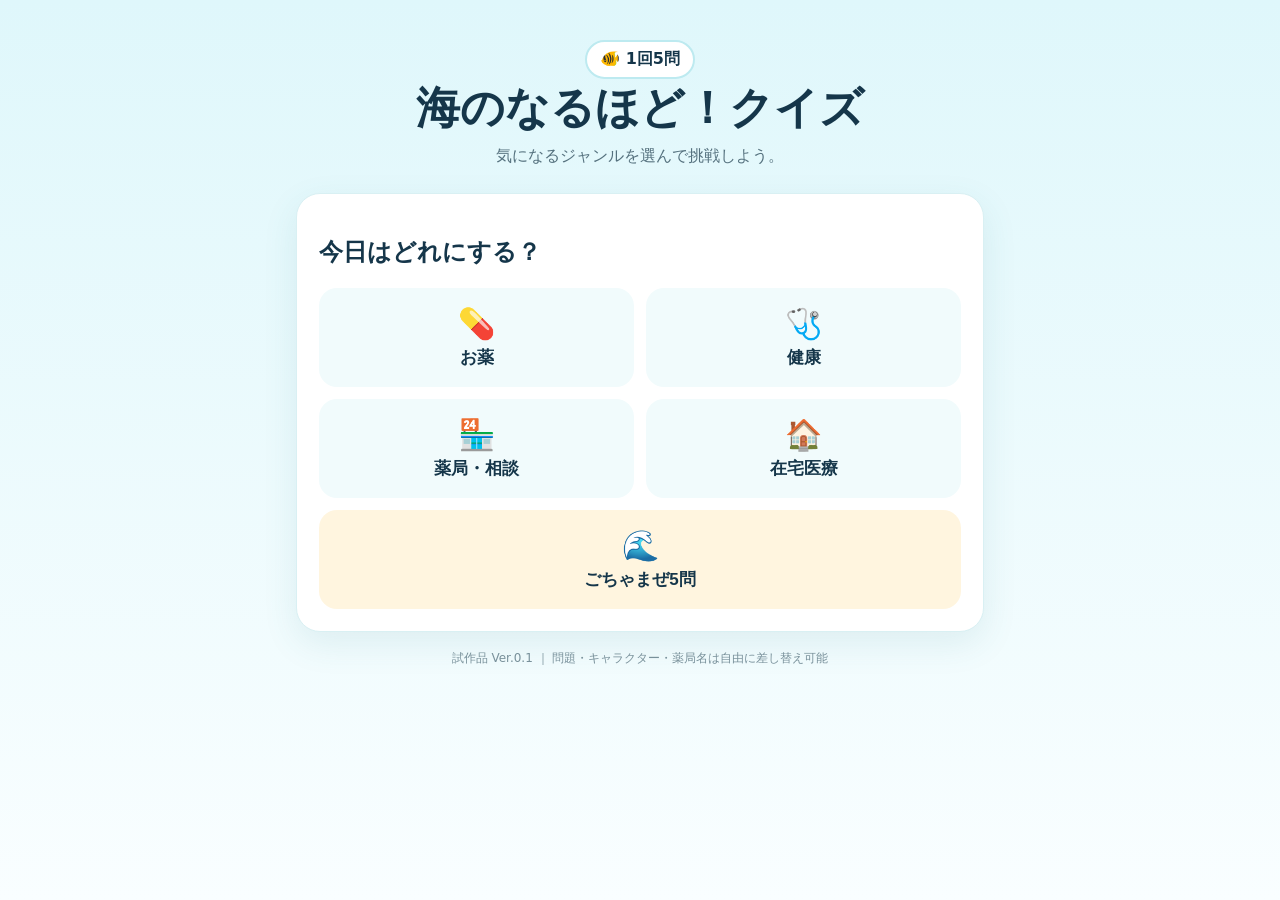
==== index.html @ 0540d330 "Add files via upload" ====
<!doctype html>
<html lang="ja">
<head>
<meta charset="utf-8" />
<meta name="viewport" content="width=device-width, initial-scale=1" />
<title>海のなるほど！クイズ</title>
<style>
:root{--ink:#15364a;--sea:#e8f8fb;--card:#fff;--accent:#12a8b4;--accent2:#ffb84d;--ok:#2e9d68;--ng:#d85b66}
*{box-sizing:border-box} body{margin:0;font-family:system-ui,-apple-system,"Noto Sans JP",sans-serif;color:var(--ink);background:linear-gradient(#dff7fb,#f9feff);min-height:100vh}
.wrap{max-width:720px;margin:auto;padding:22px 16px 48px}.hero{text-align:center;padding:18px 10px}.hero h1{margin:0;font-size:clamp(28px,7vw,44px)}.hero p{margin:8px 0;color:#55717e}.bubble{display:inline-block;background:#fff;border:2px solid #bdeaf0;border-radius:999px;padding:7px 13px;font-weight:700}
.card{background:var(--card);border-radius:24px;padding:22px;box-shadow:0 12px 35px #397e8a1c;border:1px solid #d9f0f3}.hidden{display:none!important}
.categories{display:grid;grid-template-columns:repeat(2,1fr);gap:12px;margin-top:18px}.cat{border:0;border-radius:18px;padding:18px 10px;background:#f1fbfc;color:var(--ink);font-size:17px;font-weight:800;cursor:pointer}.cat:hover{transform:translateY(-1px);background:#e4f8fa}.cat span{display:block;font-size:30px;margin-bottom:5px}.cat.all{grid-column:1/-1;background:#fff5df}
.topline{display:flex;justify-content:space-between;align-items:center;gap:10px;margin-bottom:16px}.progress{height:10px;background:#e8f0f2;border-radius:99px;overflow:hidden;margin-bottom:20px}.bar{height:100%;width:0;background:var(--accent);transition:.25s}.q{font-size:22px;font-weight:900;line-height:1.5;margin:4px 0 18px}.choices{display:grid;gap:11px}.choice{width:100%;text-align:left;border:2px solid #dcebed;background:#fff;border-radius:16px;padding:15px;font-size:16px;font-weight:700;color:var(--ink);cursor:pointer}.choice:hover{border-color:#9edce3}.choice.correct{border-color:var(--ok);background:#edf9f3}.choice.wrong{border-color:var(--ng);background:#fff0f2}.choice:disabled{cursor:default}.feedback{margin-top:17px;padding:15px;border-radius:16px;background:#f4fafb;line-height:1.65}.feedback strong{font-size:18px}.next,.primary{border:0;border-radius:999px;padding:13px 22px;background:var(--accent);color:white;font-size:16px;font-weight:900;cursor:pointer}.next{display:block;margin:17px 0 0 auto}.result{text-align:center}.score{font-size:56px;font-weight:1000;color:var(--accent);margin:8px 0}.result h2{font-size:28px}.actions{display:flex;gap:10px;justify-content:center;flex-wrap:wrap}.secondary{border:2px solid #cce8ec;background:white;color:var(--ink);border-radius:999px;padding:11px 18px;font-weight:800;cursor:pointer}.tiny{text-align:center;color:#78909a;font-size:12px;margin-top:18px}@media(max-width:480px){.card{padding:18px}.q{font-size:19px}.categories{grid-template-columns:1fr 1fr}.cat{font-size:15px}}
</style>
</head>
<body>
<div class="wrap">
  <header class="hero">
    <div class="bubble">🐠 1回5問</div>
    <h1>海のなるほど！クイズ</h1>
    <p>気になるジャンルを選んで挑戦しよう。</p>
  </header>

  <section id="start" class="card">
    <h2>今日はどれにする？</h2>
    <div class="categories">
      <button class="cat" data-cat="お薬"><span>💊</span>お薬</button>
      <button class="cat" data-cat="健康"><span>🩺</span>健康</button>
      <button class="cat" data-cat="薬局"><span>🏪</span>薬局・相談</button>
      <button class="cat" data-cat="在宅"><span>🏠</span>在宅医療</button>
      <button class="cat all" data-cat="全部"><span>🌊</span>ごちゃまぜ5問</button>
    </div>
  </section>

  <section id="quiz" class="card hidden">
    <div class="topline"><b id="categoryLabel"></b><b id="counter"></b></div>
    <div class="progress"><div id="bar" class="bar"></div></div>
    <div id="question" class="q"></div>
    <div id="choices" class="choices"></div>
    <div id="feedback" class="feedback hidden"></div>
    <button id="next" class="next hidden">次の問題へ →</button>
  </section>

  <section id="result" class="card result hidden">
    <div style="font-size:50px">🏆</div>
    <h2>結果発表！</h2>
    <div id="score" class="score"></div>
    <p id="message"></p>
    <div class="actions">
      <button id="retry" class="primary">もう一回！</button>
      <button id="home" class="secondary">ジャンルを選び直す</button>
    </div>
  </section>
  <div class="tiny">試作品 Ver.0.1 ｜ 問題・キャラクター・薬局名は自由に差し替え可能</div>
</div>
<script>
const questions=[
 {cat:'お薬',q:'薬を飲み忘れたことに気づいたとき、基本的に避けたい行動はどれ？',c:['自己判断で2回分をまとめて飲む','薬の説明書を確認する','薬剤師に相談する','次に飲む時間との間隔を確認する'],a:0,e:'薬によって対応は異なります。自己判断で2回分をまとめて飲むと、作用や副作用が強く出ることがあります。'},
 {cat:'お薬',q:'処方された薬について「いつまで飲むの？」と疑問があるとき、相談先として適切なのは？',c:['薬剤師や処方した医療機関','とりあえずSNSだけで決める','家族の薬と交換する','自分の判断だけで中止する'],a:0,e:'薬の目的や服用期間は薬ごと・患者さんごとに異なります。薬剤師や処方した医療機関へ確認しましょう。'},
 {cat:'健康',q:'家庭で血圧を測るとき、測定直前の行動として避けた方がよいものは？',c:['少し座って安静にする','測定直前に激しく運動する','同じような条件で測る','記録を残す'],a:1,e:'運動直後などは血圧が普段と異なることがあります。落ち着いた状態で測ると日々の比較がしやすくなります。'},
 {cat:'健康',q:'保湿剤を使う目的として最も近いものは？',c:['皮膚のバリア機能を保つのを助ける','必ず体温を下げる','血圧を直接下げる','すべてのかゆみを一度で治す'],a:0,e:'保湿は皮膚の水分を保ったり、水分が逃げにくくしたりして、皮膚のバリア機能を支えます。'},
 {cat:'薬局',q:'薬局で薬剤師に相談してよい内容はどれ？',c:['薬の飲み方だけ','副作用だけ','飲み忘れだけ','薬の飲み方・副作用・飲み忘れなど'],a:3,e:'薬局では服用方法、副作用、飲み忘れ、飲み合わせなど、薬に関するさまざまな相談ができます。'},
 {cat:'薬局',q:'市販薬と処方薬を一緒に使いたいとき、確認するとよいことは？',c:['飲み合わせ','パッケージの色だけ','値段だけ','錠剤の形だけ'],a:0,e:'同じような成分が重なったり、組み合わせに注意が必要だったりする場合があります。使用中の薬を薬剤師に伝えると確認できます。'},
 {cat:'在宅',q:'在宅医療で薬剤師が行う支援として考えられるものは？',c:['薬の管理や服薬状況の確認','家のリフォーム工事','テレビの修理','電気料金の契約変更'],a:0,e:'在宅では、薬の管理、服薬状況、副作用や残薬などを確認し、必要に応じて医師などと情報共有します。'},
 {cat:'在宅',q:'家に飲み残しの薬が増えてきた場合、まず相談できる相手は？',c:['薬剤師','誰にも言わず全部捨てる','他の人に渡す','全部まとめて飲む'],a:0,e:'残薬には飲み忘れや飲みにくさなどの理由が隠れていることがあります。薬剤師に相談すると整理や服薬方法の検討につながります。'}
];
let selected=[],idx=0,score=0,currentCat='全部';
const $=id=>document.getElementById(id);
function shuffle(a){return [...a].sort(()=>Math.random()-.5)}
function start(cat){currentCat=cat;let pool=cat==='全部'?questions:questions.filter(x=>x.cat===cat);selected=shuffle(pool).slice(0,Math.min(5,pool.length));idx=0;score=0;$('start').classList.add('hidden');$('result').classList.add('hidden');$('quiz').classList.remove('hidden');render()}
function render(){let x=selected[idx];$('categoryLabel').textContent='🌊 '+(currentCat==='全部'?'ごちゃまぜ':currentCat);$('counter').textContent=`${idx+1} / ${selected.length}`;$('bar').style.width=`${(idx/selected.length)*100}%`;$('question').textContent=x.q;$('feedback').classList.add('hidden');$('next').classList.add('hidden');$('choices').innerHTML='';x.c.forEach((t,i)=>{let b=document.createElement('button');b.className='choice';b.textContent=t;b.onclick=()=>answer(i,b);$('choices').appendChild(b)})}
function answer(i,b){let x=selected[idx];document.querySelectorAll('.choice').forEach((el,j)=>{el.disabled=true;if(j===x.a)el.classList.add('correct')});if(i===x.a){score++;$('feedback').innerHTML='<strong>⭕ 正解！</strong><br>'+x.e}else{b.classList.add('wrong');$('feedback').innerHTML='<strong>🐟 惜しい！</strong><br>'+x.e}$('feedback').classList.remove('hidden');$('next').classList.remove('hidden');$('bar').style.width=`${((idx+1)/selected.length)*100}%`}
$('next').onclick=()=>{idx++;if(idx<selected.length)render();else finish()};
function finish(){$('quiz').classList.add('hidden');$('result').classList.remove('hidden');$('score').textContent=`${score} / ${selected.length}`;let r=score/selected.length;$('message').textContent=r===1?'全問正解！海のクイズ王だ！':r>=.8?'あと一歩で全問正解！':r>=.6?'いい調子！解説も読んで知識を育てよう。':'ここから伸びる！もう一度挑戦してみよう。'}
document.querySelectorAll('.cat').forEach(b=>b.onclick=()=>start(b.dataset.cat));$('retry').onclick=()=>start(currentCat);$('home').onclick=()=>{$('result').classList.add('hidden');$('start').classList.remove('hidden')};
</script>
</body>
</html>
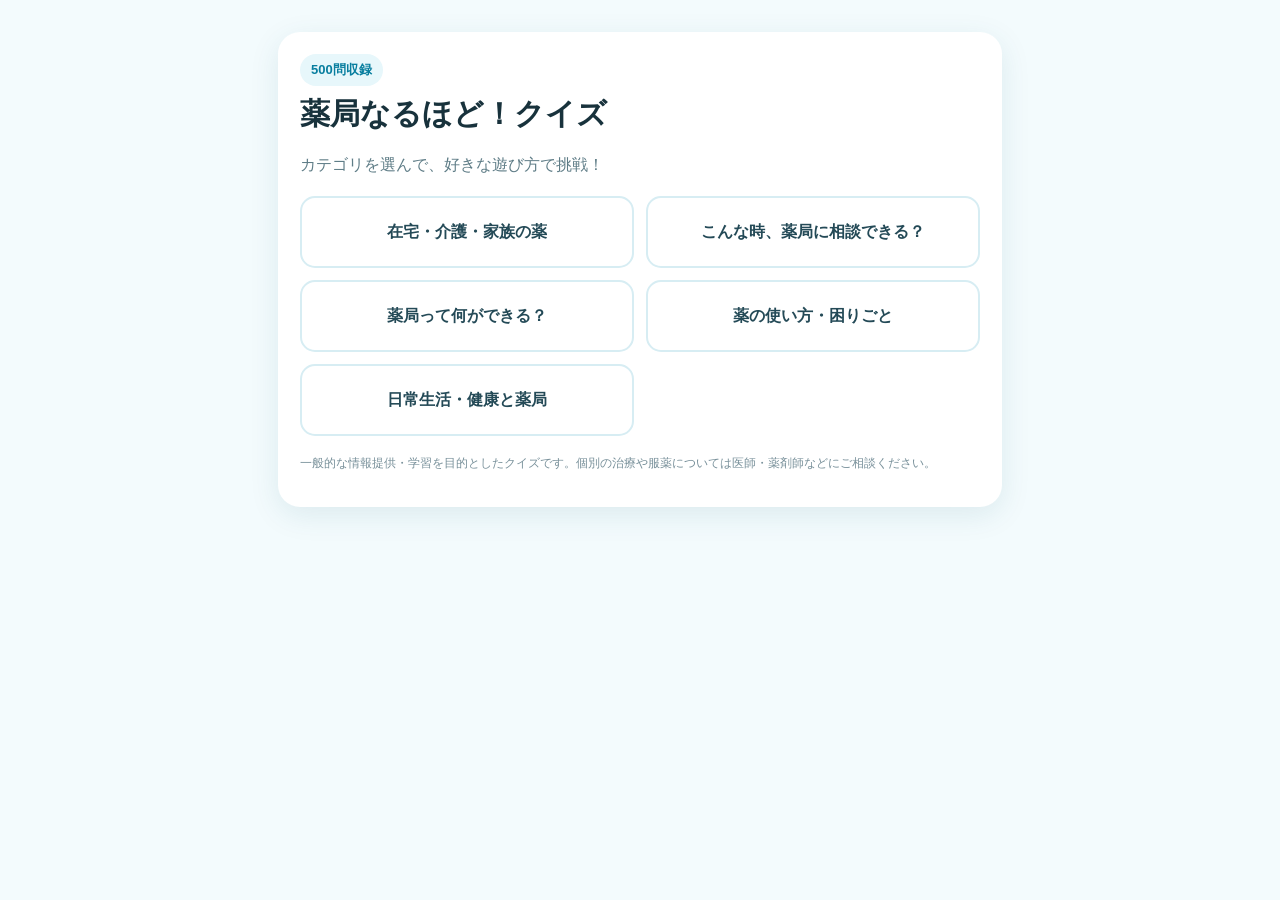
==== commit 674f6653: "Add files via upload" ====
--- a/index.html
+++ b/index.html
@@ -1,78 +1,6 @@
-<!doctype html>
-<html lang="ja">
-<head>
-<meta charset="utf-8" />
-<meta name="viewport" content="width=device-width, initial-scale=1" />
-<title>海のなるほど！クイズ</title>
-<style>
-:root{--ink:#15364a;--sea:#e8f8fb;--card:#fff;--accent:#12a8b4;--accent2:#ffb84d;--ok:#2e9d68;--ng:#d85b66}
-*{box-sizing:border-box} body{margin:0;font-family:system-ui,-apple-system,"Noto Sans JP",sans-serif;color:var(--ink);background:linear-gradient(#dff7fb,#f9feff);min-height:100vh}
-.wrap{max-width:720px;margin:auto;padding:22px 16px 48px}.hero{text-align:center;padding:18px 10px}.hero h1{margin:0;font-size:clamp(28px,7vw,44px)}.hero p{margin:8px 0;color:#55717e}.bubble{display:inline-block;background:#fff;border:2px solid #bdeaf0;border-radius:999px;padding:7px 13px;font-weight:700}
-.card{background:var(--card);border-radius:24px;padding:22px;box-shadow:0 12px 35px #397e8a1c;border:1px solid #d9f0f3}.hidden{display:none!important}
-.categories{display:grid;grid-template-columns:repeat(2,1fr);gap:12px;margin-top:18px}.cat{border:0;border-radius:18px;padding:18px 10px;background:#f1fbfc;color:var(--ink);font-size:17px;font-weight:800;cursor:pointer}.cat:hover{transform:translateY(-1px);background:#e4f8fa}.cat span{display:block;font-size:30px;margin-bottom:5px}.cat.all{grid-column:1/-1;background:#fff5df}
-.topline{display:flex;justify-content:space-between;align-items:center;gap:10px;margin-bottom:16px}.progress{height:10px;background:#e8f0f2;border-radius:99px;overflow:hidden;margin-bottom:20px}.bar{height:100%;width:0;background:var(--accent);transition:.25s}.q{font-size:22px;font-weight:900;line-height:1.5;margin:4px 0 18px}.choices{display:grid;gap:11px}.choice{width:100%;text-align:left;border:2px solid #dcebed;background:#fff;border-radius:16px;padding:15px;font-size:16px;font-weight:700;color:var(--ink);cursor:pointer}.choice:hover{border-color:#9edce3}.choice.correct{border-color:var(--ok);background:#edf9f3}.choice.wrong{border-color:var(--ng);background:#fff0f2}.choice:disabled{cursor:default}.feedback{margin-top:17px;padding:15px;border-radius:16px;background:#f4fafb;line-height:1.65}.feedback strong{font-size:18px}.next,.primary{border:0;border-radius:999px;padding:13px 22px;background:var(--accent);color:white;font-size:16px;font-weight:900;cursor:pointer}.next{display:block;margin:17px 0 0 auto}.result{text-align:center}.score{font-size:56px;font-weight:1000;color:var(--accent);margin:8px 0}.result h2{font-size:28px}.actions{display:flex;gap:10px;justify-content:center;flex-wrap:wrap}.secondary{border:2px solid #cce8ec;background:white;color:var(--ink);border-radius:999px;padding:11px 18px;font-weight:800;cursor:pointer}.tiny{text-align:center;color:#78909a;font-size:12px;margin-top:18px}@media(max-width:480px){.card{padding:18px}.q{font-size:19px}.categories{grid-template-columns:1fr 1fr}.cat{font-size:15px}}
-</style>
-</head>
-<body>
-<div class="wrap">
-  <header class="hero">
-    <div class="bubble">🐠 1回5問</div>
-    <h1>海のなるほど！クイズ</h1>
-    <p>気になるジャンルを選んで挑戦しよう。</p>
-  </header>
-
-  <section id="start" class="card">
-    <h2>今日はどれにする？</h2>
-    <div class="categories">
-      <button class="cat" data-cat="お薬"><span>💊</span>お薬</button>
-      <button class="cat" data-cat="健康"><span>🩺</span>健康</button>
-      <button class="cat" data-cat="薬局"><span>🏪</span>薬局・相談</button>
-      <button class="cat" data-cat="在宅"><span>🏠</span>在宅医療</button>
-      <button class="cat all" data-cat="全部"><span>🌊</span>ごちゃまぜ5問</button>
-    </div>
-  </section>
-
-  <section id="quiz" class="card hidden">
-    <div class="topline"><b id="categoryLabel"></b><b id="counter"></b></div>
-    <div class="progress"><div id="bar" class="bar"></div></div>
-    <div id="question" class="q"></div>
-    <div id="choices" class="choices"></div>
-    <div id="feedback" class="feedback hidden"></div>
-    <button id="next" class="next hidden">次の問題へ →</button>
-  </section>
-
-  <section id="result" class="card result hidden">
-    <div style="font-size:50px">🏆</div>
-    <h2>結果発表！</h2>
-    <div id="score" class="score"></div>
-    <p id="message"></p>
-    <div class="actions">
-      <button id="retry" class="primary">もう一回！</button>
-      <button id="home" class="secondary">ジャンルを選び直す</button>
-    </div>
-  </section>
-  <div class="tiny">試作品 Ver.0.1 ｜ 問題・キャラクター・薬局名は自由に差し替え可能</div>
-</div>
-<script>
-const questions=[
- {cat:'お薬',q:'薬を飲み忘れたことに気づいたとき、基本的に避けたい行動はどれ？',c:['自己判断で2回分をまとめて飲む','薬の説明書を確認する','薬剤師に相談する','次に飲む時間との間隔を確認する'],a:0,e:'薬によって対応は異なります。自己判断で2回分をまとめて飲むと、作用や副作用が強く出ることがあります。'},
- {cat:'お薬',q:'処方された薬について「いつまで飲むの？」と疑問があるとき、相談先として適切なのは？',c:['薬剤師や処方した医療機関','とりあえずSNSだけで決める','家族の薬と交換する','自分の判断だけで中止する'],a:0,e:'薬の目的や服用期間は薬ごと・患者さんごとに異なります。薬剤師や処方した医療機関へ確認しましょう。'},
- {cat:'健康',q:'家庭で血圧を測るとき、測定直前の行動として避けた方がよいものは？',c:['少し座って安静にする','測定直前に激しく運動する','同じような条件で測る','記録を残す'],a:1,e:'運動直後などは血圧が普段と異なることがあります。落ち着いた状態で測ると日々の比較がしやすくなります。'},
- {cat:'健康',q:'保湿剤を使う目的として最も近いものは？',c:['皮膚のバリア機能を保つのを助ける','必ず体温を下げる','血圧を直接下げる','すべてのかゆみを一度で治す'],a:0,e:'保湿は皮膚の水分を保ったり、水分が逃げにくくしたりして、皮膚のバリア機能を支えます。'},
- {cat:'薬局',q:'薬局で薬剤師に相談してよい内容はどれ？',c:['薬の飲み方だけ','副作用だけ','飲み忘れだけ','薬の飲み方・副作用・飲み忘れなど'],a:3,e:'薬局では服用方法、副作用、飲み忘れ、飲み合わせなど、薬に関するさまざまな相談ができます。'},
- {cat:'薬局',q:'市販薬と処方薬を一緒に使いたいとき、確認するとよいことは？',c:['飲み合わせ','パッケージの色だけ','値段だけ','錠剤の形だけ'],a:0,e:'同じような成分が重なったり、組み合わせに注意が必要だったりする場合があります。使用中の薬を薬剤師に伝えると確認できます。'},
- {cat:'在宅',q:'在宅医療で薬剤師が行う支援として考えられるものは？',c:['薬の管理や服薬状況の確認','家のリフォーム工事','テレビの修理','電気料金の契約変更'],a:0,e:'在宅では、薬の管理、服薬状況、副作用や残薬などを確認し、必要に応じて医師などと情報共有します。'},
- {cat:'在宅',q:'家に飲み残しの薬が増えてきた場合、まず相談できる相手は？',c:['薬剤師','誰にも言わず全部捨てる','他の人に渡す','全部まとめて飲む'],a:0,e:'残薬には飲み忘れや飲みにくさなどの理由が隠れていることがあります。薬剤師に相談すると整理や服薬方法の検討につながります。'}
-];
-let selected=[],idx=0,score=0,currentCat='全部';
-const $=id=>document.getElementById(id);
-function shuffle(a){return [...a].sort(()=>Math.random()-.5)}
-function start(cat){currentCat=cat;let pool=cat==='全部'?questions:questions.filter(x=>x.cat===cat);selected=shuffle(pool).slice(0,Math.min(5,pool.length));idx=0;score=0;$('start').classList.add('hidden');$('result').classList.add('hidden');$('quiz').classList.remove('hidden');render()}
-function render(){let x=selected[idx];$('categoryLabel').textContent='🌊 '+(currentCat==='全部'?'ごちゃまぜ':currentCat);$('counter').textContent=`${idx+1} / ${selected.length}`;$('bar').style.width=`${(idx/selected.length)*100}%`;$('question').textContent=x.q;$('feedback').classList.add('hidden');$('next').classList.add('hidden');$('choices').innerHTML='';x.c.forEach((t,i)=>{let b=document.createElement('button');b.className='choice';b.textContent=t;b.onclick=()=>answer(i,b);$('choices').appendChild(b)})}
-function answer(i,b){let x=selected[idx];document.querySelectorAll('.choice').forEach((el,j)=>{el.disabled=true;if(j===x.a)el.classList.add('correct')});if(i===x.a){score++;$('feedback').innerHTML='<strong>⭕ 正解！</strong><br>'+x.e}else{b.classList.add('wrong');$('feedback').innerHTML='<strong>🐟 惜しい！</strong><br>'+x.e}$('feedback').classList.remove('hidden');$('next').classList.remove('hidden');$('bar').style.width=`${((idx+1)/selected.length)*100}%`}
-$('next').onclick=()=>{idx++;if(idx<selected.length)render();else finish()};
-function finish(){$('quiz').classList.add('hidden');$('result').classList.remove('hidden');$('score').textContent=`${score} / ${selected.length}`;let r=score/selected.length;$('message').textContent=r===1?'全問正解！海のクイズ王だ！':r>=.8?'あと一歩で全問正解！':r>=.6?'いい調子！解説も読んで知識を育てよう。':'ここから伸びる！もう一度挑戦してみよう。'}
-document.querySelectorAll('.cat').forEach(b=>b.onclick=()=>start(b.dataset.cat));$('retry').onclick=()=>start(currentCat);$('home').onclick=()=>{$('result').classList.add('hidden');$('start').classList.remove('hidden')};
-</script>
-</body>
-</html>
+<!doctype html><html lang="ja"><head><meta charset="utf-8"><meta name="viewport" content="width=device-width,initial-scale=1"><title>薬局なるほど！クイズ</title><link rel="stylesheet" href="style.css"></head><body><main class="shell">
+<section id="home" class="card"><span id="count" class="badge">読み込み中…</span><h1>薬局なるほど！クイズ</h1><p class="sub">カテゴリを選んで、好きな遊び方で挑戦！</p><div id="categories" class="grid"></div><p class="note">一般的な情報提供・学習を目的としたクイズです。個別の治療や服薬については医師・薬剤師などにご相談ください。</p></section>
+<section id="mode" class="card hidden"><span id="total" class="badge"></span><h1 id="modeCat"></h1><p class="sub">遊び方を選んでください。</p><div class="modeStack"><button class="btn bigmode" onclick="startRandom()">🎲 ランダム5問<br><small>毎回ちがう5問に挑戦</small></button><button class="btn bigmode secondary" onclick="startSeq(false)">📖 最初から順番に<br><small>1問目から全問制覇へ</small></button><button id="continueBtn" class="btn bigmode continue hidden" onclick="startSeq(true)">▶ 続きから</button></div><button class="textBtn" onclick="resetProgress()">順番モードの進捗をリセット</button><button class="textBtn" onclick="home()">← カテゴリ選択へ戻る</button></section>
+<section id="quiz" class="card hidden"><div class="meta"><span id="cat"></span><span id="theme"></span></div><span id="modeLabel" class="badge"></span><div class="progress"><div id="bar"></div></div><div id="num" class="sub"></div><h1 id="question"></h1><div id="choices"></div><div id="feedback" class="feedback hidden"></div><button id="next" class="btn hidden" onclick="next()">次の問題へ →</button><button class="textBtn" onclick="backMode()">← モード選択へ</button></section>
+<section id="result" class="card hidden"><span class="badge">結果発表</span><h1>おつかれさまでした！</h1><div id="finalScore" class="score"></div><p id="resultText" class="sub" style="text-align:center"></p><div class="modeStack"><button id="retry" class="btn" onclick="retry()">もう一度ランダム5問</button><button id="restart" class="btn hidden" onclick="restart()">最初からもう一周</button><button class="btn secondary" onclick="backMode()">遊び方を選び直す</button><button class="btn secondary" onclick="home()">カテゴリを選び直す</button></div></section>
+</main><script src="app.js"></script></body></html>
--- a/style.css
+++ b/style.css
@@ -0,0 +1 @@
+*{box-sizing:border-box}body{margin:0;font-family:-apple-system,BlinkMacSystemFont,"Hiragino Sans","Yu Gothic",sans-serif;background:#f3fbfd;color:#18323c}.shell{max-width:760px;margin:auto;min-height:100vh;padding:18px}.card{background:#fff;border-radius:22px;padding:22px;box-shadow:0 8px 30px rgba(20,90,110,.10);margin:14px 0}h1{font-size:30px;margin:8px 0}.sub{color:#5f7d87;line-height:1.7}.badge{display:inline-block;background:#e7f7fb;color:#087e9f;padding:7px 11px;border-radius:999px;font-weight:700;font-size:13px}.grid{display:grid;grid-template-columns:1fr 1fr;gap:12px;margin-top:18px}.btn,.choice{width:100%;border:0;border-radius:15px;padding:15px;font-size:16px;font-weight:700;cursor:pointer}.btn{background:#1287a8;color:#fff}.secondary{background:#edf7fa!important;color:#176c82!important}.category{background:#fff;border:2px solid #d7edf3;color:#244a57;min-height:72px}.choice{background:#f5fbfd;border:2px solid #d7edf3;color:#18323c;text-align:left;margin:8px 0}.choice.correct{background:#e8f8ed;border-color:#59a96a}.choice.wrong{background:#fff0f0;border-color:#d96b6b}.progress{height:9px;background:#e8f1f3;border-radius:99px;overflow:hidden;margin:14px 0}.progress>div{height:100%;background:#1591b2}.feedback{padding:15px;border-radius:14px;margin-top:14px;line-height:1.7}.ok{background:#edf9ef}.ng{background:#fff3f3}.meta{display:flex;justify-content:space-between;gap:8px;color:#68818a;font-size:13px}.hidden{display:none!important}.score{font-size:48px;font-weight:800;color:#1287a8;text-align:center;margin:16px 0}.note{font-size:12px;color:#78909a;line-height:1.6;margin-top:18px}.modeStack{display:grid;gap:12px;margin-top:18px}.bigmode{padding:18px;line-height:1.45;font-size:18px}.bigmode small{font-weight:500;font-size:13px;opacity:.85}.continue{background:#176f8a}.textBtn{display:block;width:100%;border:0;background:transparent;color:#5d7c86;padding:13px 8px;margin-top:6px;cursor:pointer;font-size:14px}@media(max-width:520px){.grid{grid-template-columns:1fr}.shell{padding:12px}.card{padding:18px}h1{font-size:26px}}
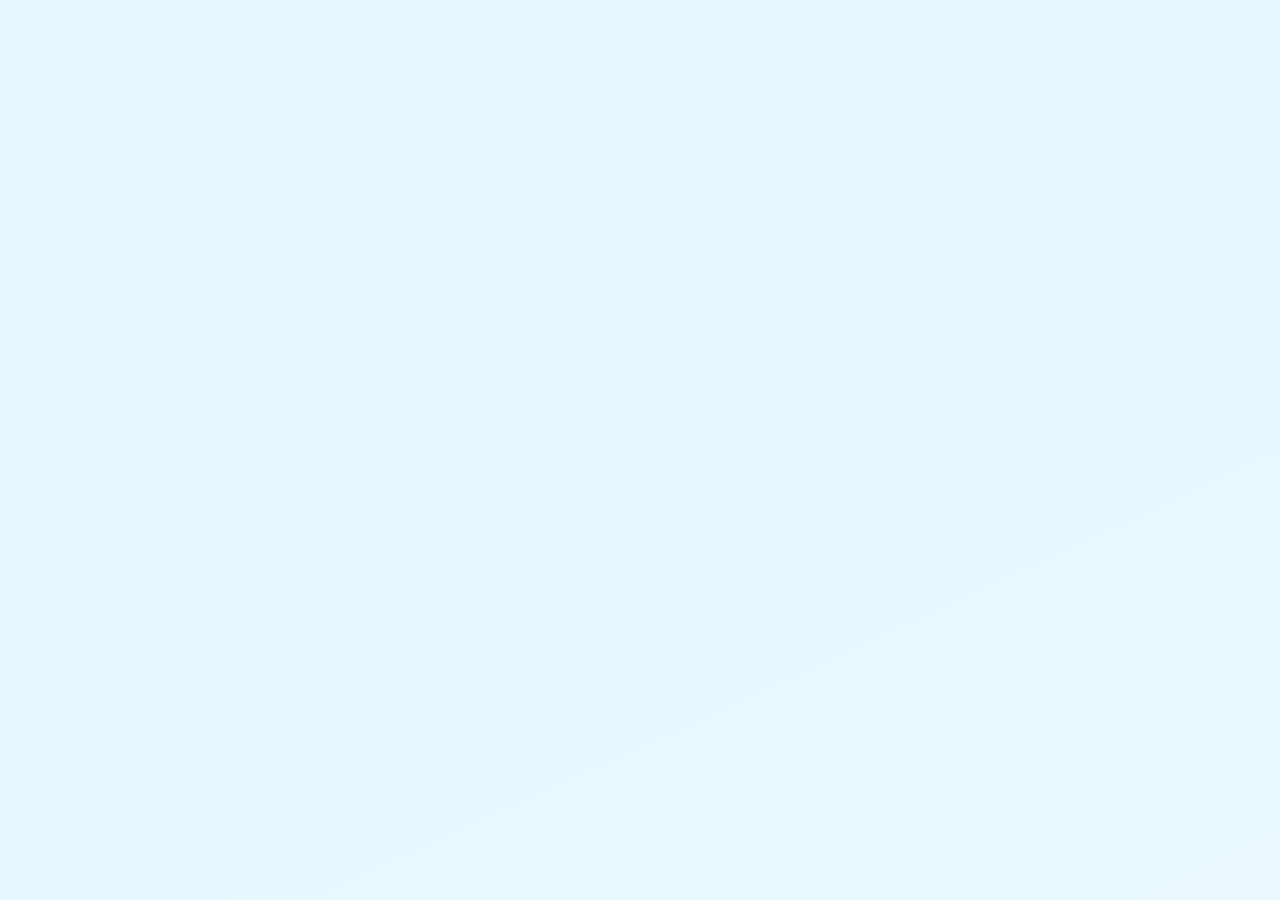
==== commit f96d9649: "Add files via upload" ====
--- a/index.html
+++ b/index.html
@@ -1,6 +1,13 @@
-<!doctype html><html lang="ja"><head><meta charset="utf-8"><meta name="viewport" content="width=device-width,initial-scale=1"><title>薬局なるほど！クイズ</title><link rel="stylesheet" href="style.css"></head><body><main class="shell">
-<section id="home" class="card"><span id="count" class="badge">読み込み中…</span><h1>薬局なるほど！クイズ</h1><p class="sub">カテゴリを選んで、好きな遊び方で挑戦！</p><div id="categories" class="grid"></div><p class="note">一般的な情報提供・学習を目的としたクイズです。個別の治療や服薬については医師・薬剤師などにご相談ください。</p></section>
-<section id="mode" class="card hidden"><span id="total" class="badge"></span><h1 id="modeCat"></h1><p class="sub">遊び方を選んでください。</p><div class="modeStack"><button class="btn bigmode" onclick="startRandom()">🎲 ランダム5問<br><small>毎回ちがう5問に挑戦</small></button><button class="btn bigmode secondary" onclick="startSeq(false)">📖 最初から順番に<br><small>1問目から全問制覇へ</small></button><button id="continueBtn" class="btn bigmode continue hidden" onclick="startSeq(true)">▶ 続きから</button></div><button class="textBtn" onclick="resetProgress()">順番モードの進捗をリセット</button><button class="textBtn" onclick="home()">← カテゴリ選択へ戻る</button></section>
-<section id="quiz" class="card hidden"><div class="meta"><span id="cat"></span><span id="theme"></span></div><span id="modeLabel" class="badge"></span><div class="progress"><div id="bar"></div></div><div id="num" class="sub"></div><h1 id="question"></h1><div id="choices"></div><div id="feedback" class="feedback hidden"></div><button id="next" class="btn hidden" onclick="next()">次の問題へ →</button><button class="textBtn" onclick="backMode()">← モード選択へ</button></section>
-<section id="result" class="card hidden"><span class="badge">結果発表</span><h1>おつかれさまでした！</h1><div id="finalScore" class="score"></div><p id="resultText" class="sub" style="text-align:center"></p><div class="modeStack"><button id="retry" class="btn" onclick="retry()">もう一度ランダム5問</button><button id="restart" class="btn hidden" onclick="restart()">最初からもう一周</button><button class="btn secondary" onclick="backMode()">遊び方を選び直す</button><button class="btn secondary" onclick="home()">カテゴリを選び直す</button></div></section>
-</main><script src="app.js"></script></body></html>+<!doctype html><html lang="ja"><head><meta charset="utf-8"><meta name="viewport" content="width=device-width,initial-scale=1"><title>MARINE QUIZ</title><style>*{box-sizing:border-box}body{margin:0;background:linear-gradient(155deg,#dff6ff,#edfaff);color:#173449;font-family:system-ui,'Noto Sans JP',sans-serif}.wrap{max-width:900px;margin:auto;padding:20px}.card{background:#ffffffed;border:1px solid #add9ec;border-radius:19px;padding:20px;margin:14px 0;box-shadow:0 5px 20px #0b668014}button{background:#1686c9;color:white;border:0;border-radius:12px;padding:12px 16px;margin:5px;cursor:pointer;font-weight:750}.muted{color:#547589;font-size:13px}.hero{max-width:100%;max-height:340px;object-fit:contain;display:block;margin:auto}.mini{width:90px;height:90px;object-fit:contain;float:right}.tiles{display:grid;grid-template-columns:repeat(auto-fit,minmax(190px,1fr));gap:12px}.tile{border:1px solid #9ad0e8;border-radius:13px;padding:14px;cursor:pointer;background:#f4fbff}.tile img{width:100%;height:140px;object-fit:contain}.choice{display:block;width:100%;text-align:left;background:#e7f5fc;color:#123;border:1px solid #a3d6ee}.choice:disabled{opacity:.75}.good{background:#258b6a;color:white}.wrong{background:#b55d5d;color:white}.nav{display:flex;gap:8px;flex-wrap:wrap}.nav>*{flex:1}.hidden{display:none}.pill{border-radius:30px;padding:5px 10px;background:#d7f1fc}.links a{display:inline-block;margin:5px;padding:8px 12px;border-radius:10px;background:#e5f5fa;color:#0670a7;text-decoration:none}.star{color:#dca21b;font-size:28px}.point{max-width:100px;max-height:100px;float:right}.feedbackImage{display:block;max-width:min(100%,420px);max-height:320px;object-fit:contain;margin:14px auto;border-radius:12px}h1,h2{color:#086b9e}.siteLogo{display:block;max-width:min(100%,720px);max-height:190px;object-fit:contain;margin:0 auto 12px}.wrap{position:relative;z-index:1}body{background-position:center;background-size:cover;background-attachment:fixed}body:before{content:'';position:fixed;inset:0;background:#e9f7ffb8;pointer-events:none}</style></head><body><main class="wrap"><div id="root"></div></main><script src="quiz-data.js"></script><script>
+const D=window.QUIZ_DATA,root=document.getElementById('root'),SAVE='marine_quiz_scores_v2',PROGRESS='marine_quiz_progress_v2';let selected=null,course=null,qs=[],pos=0,score=0,answered=false,usedPoints=[];const E=s=>String(s??'').replace(/[&<>"']/g,c=>({'&':'&amp;','<':'&lt;','>':'&gt;','"':'&quot;',"'":'&#39;'}[c]));const path=k=>D.assets[k]||'',pic=(k,cls='hero')=>path(k)?'<img class="'+cls+'" loading="lazy" src="'+E(path(k))+'">':'';function setBackground(key){let p=path(key);if(p){document.body.style.backgroundImage='url('+JSON.stringify(p)+')';return}document.body.style.backgroundImage='';if(!D.backgroundImage&&D.themeUrl){fetch(D.themeUrl).then(r=>r.ok?r.json():null).then(t=>{if(!t||selected?.backgroundImage)return;let bg=t.backgroundImage||t.background||t.bgImage||'';if(bg&&/^(https?:|data:image\/|\.\.?\/|[\w-])/.test(bg))document.body.style.backgroundImage='url('+JSON.stringify(bg)+')'}).catch(()=>{})}}function logo(){return pic(D.logoImage,'siteLogo')}function scores(){try{return JSON.parse(localStorage.getItem(SAVE)||'{}')}catch{return{}}}function putScores(x){localStorage.setItem(SAVE,JSON.stringify(x))}function menu(){selected=null;course=null;setBackground(D.backgroundImage);let s=scores();root.innerHTML='<div class="card">'+logo()+'<h1>'+E(D.title)+'</h1><p>キャラクターを選んで挑戦しよう！</p><label>並び替え <select id="sort"><option value="registered">登録順</option><option value="nameAsc">名前順 ↑</option><option value="nameDesc">名前順 ↓</option><option value="reached">到達順（プレイ済み優先）</option></select></label></div><div id="tiles" class="tiles"></div>';let sort=document.getElementById('sort');sort.value=localStorage.getItem('marine_quiz_sort')||'registered';function tiles(){let a=[...D.characters];if(sort.value==='nameAsc')a.sort((x,y)=>x.name.localeCompare(y.name,'ja'));if(sort.value==='nameDesc')a.sort((x,y)=>y.name.localeCompare(x.name,'ja'));if(sort.value==='reached')a.sort((x,y)=>Math.max(...y.courses.map(c=>s[c.id]?.last||0),0)-Math.max(...x.courses.map(c=>s[c.id]?.last||0),0));document.getElementById('tiles').innerHTML=a.map(c=>'<div class="tile" data-char="'+E(c.id)+'">'+pic(c.topImage,'hero')+'<h3>'+E(c.name)+'</h3><small>'+E(c.intro)+'</small></div>').join('');document.querySelectorAll('[data-char]').forEach(b=>b.onclick=()=>selectChar(b.dataset.char))}sort.onchange=()=>{localStorage.setItem('marine_quiz_sort',sort.value);tiles()};tiles()}
+function selectChar(id){selected=D.characters.find(c=>c.id===id);if(!selected)return;setBackground(selected.backgroundImage||D.backgroundImage);let s=scores();root.innerHTML='<div class="card"><button id="back">← キャラクター一覧</button><h1>'+E(selected.name)+'</h1>'+pic(selected.topImage)+'<p>'+E(selected.intro)+'</p></div><div class="tiles">'+selected.courses.map(c=>'<div class="tile" data-course="'+E(c.id)+'">'+pic(c.selectImage,'hero')+'<h3>'+E(c.title)+'</h3><p>'+E(c.scene||c.intro)+'</p><p class="muted">最高記録 '+(s[c.id]?.best===undefined?'未挑戦':s[c.id].best+'問正解')+'</p></div>').join('')+'</div>';document.getElementById('back').onclick=menu;document.querySelectorAll('[data-course]').forEach(b=>b.onclick=()=>selectCourse(b.dataset.course))}
+function selectCourse(id){course=selected.courses.find(c=>c.id===id);if(!course)return;setBackground(selected.backgroundImage||D.backgroundImage);root.innerHTML='<div class="card"><button id="back">← コース選択</button><h1>'+E(course.title)+'</h1>'+pic(course.selectImage)+'<p>'+E(course.scene||course.intro)+'</p><p>'+course.questions.length+'問登録</p><button id="start">挑戦する</button></div>';document.getElementById('back').onclick=()=>selectChar(selected.id);document.getElementById('start').onclick=start}
+function start(){qs=course.questions.slice(0,Math.min(D.count||5,course.questions.length));if(!qs.length){alert('問題がありません');return}pos=0;score=0;usedPoints=[];showQ()}
+function pointFor(q){if(q.image)return q.image;if(!course.pointImages.length)return '';let a=course.pointImages.filter(Boolean),n=a.filter(k=>!usedPoints.includes(k));if(!n.length){usedPoints=[];n=a}let key=n[Math.floor(Math.random()*n.length)];usedPoints.push(key);return key}
+function showQ(){if(pos>=qs.length){result();return}let q=qs[pos],im=pointFor(q);root.innerHTML='<div class="card"><div class="muted">'+E(selected.name)+' / '+E(course.title)+'　Q'+(pos+1)+' / '+qs.length+'　正解 '+score+'</div>'+pic(im,'point')+'<h2>'+E(q.question)+'</h2>'+q.options.map((o,i)=>'<button class="choice" data-answer="'+i+'">'+E(o)+'</button>').join('')+'<div id="feedback"></div></div>';document.querySelectorAll('[data-answer]').forEach(b=>b.onclick=()=>answer(+b.dataset.answer,q))}
+function answer(n,q){let ok=n===Number(q.answer);if(ok)score++;document.querySelectorAll('[data-answer]').forEach(b=>{b.disabled=true;if(+b.dataset.answer===Number(q.answer))b.classList.add('good');else if(+b.dataset.answer===n)b.classList.add('wrong')});document.getElementById('feedback').innerHTML='<h3>'+(ok?'正解！':'残念！')+'</h3><p>'+E(q.explanation)+'</p>'+pic((ok?q.correctImage:q.incorrectImage)||(ok?course.correctImage:course.incorrectImage)||(ok?D.defaultCorrectImage:D.defaultIncorrectImage),'feedbackImage')+'<button id="next">'+(pos===qs.length-1?'結果を見る':'次の問題')+'</button>';document.getElementById('next').onclick=()=>{pos++;showQ()}}
+ function links(qs){
+ const parse=(field)=>[...new Map(qs.flatMap(q=>String(q[field]||'').split(/[,、\n]/).map(v=>v.trim()).filter(Boolean)).map(raw=>{let [id,...rest]=raw.split('|');return [id.trim(),{id:id.trim(),label:rest.join('|').trim()||id.trim()}]})).values()];
+ const render=(items,base)=>items.map(item=>{let id=item.id,label=item.label,url='';if(/^https?:\/\//i.test(id))url=id;else if(base){try{let u=new URL(base,location.href);u.searchParams.set('open',id);url=u.href}catch{}}return url?'<a target="_blank" rel="noopener noreferrer" href="'+E(url)+'">'+E(label)+'</a>':'<span class="pill" title="公開URL未設定">'+E(label)+'</span>'}).join('');
+ let terms=parse('terms'),cols=parse('columns');return (terms.length?'<h3>気になる用語</h3><div class="links">'+render(terms,D.glossaryUrl)+'</div>':'')+(cols.length?'<h3>関連コラム</h3><div class="links">'+render(cols,D.columnUrl)+'</div>':'');
+ }function result(){let tier=score===qs.length?2:score>=Math.ceil(qs.length*.6)?1:0,key=course.endImages[tier],s=scores(),old=s[course.id]||{},best=Math.max(old.best||0,score);s[course.id]={best,last:Date.now(),total:qs.length};putScores(s);root.innerHTML='<div class="card"><h1>結果発表！</h1><div class="star">'+('★'.repeat(tier+1)+'☆'.repeat(2-tier))+'</div><h2>'+score+' / '+qs.length+'問正解</h2>'+pic(key)+'<h2>'+E(course.endTexts[tier])+'</h2><p class="muted">ベスト '+best+'問</p><div class="nav"><button id="retry">もう一度</button><button id="choose">コース選択へ</button></div></div><div class="card"><h2>もっと知りたい？</h2>'+links(qs)+'</div>';document.getElementById('retry').onclick=start;document.getElementById('choose').onclick=()=>selectChar(selected.id)}menu();</script></body></html>
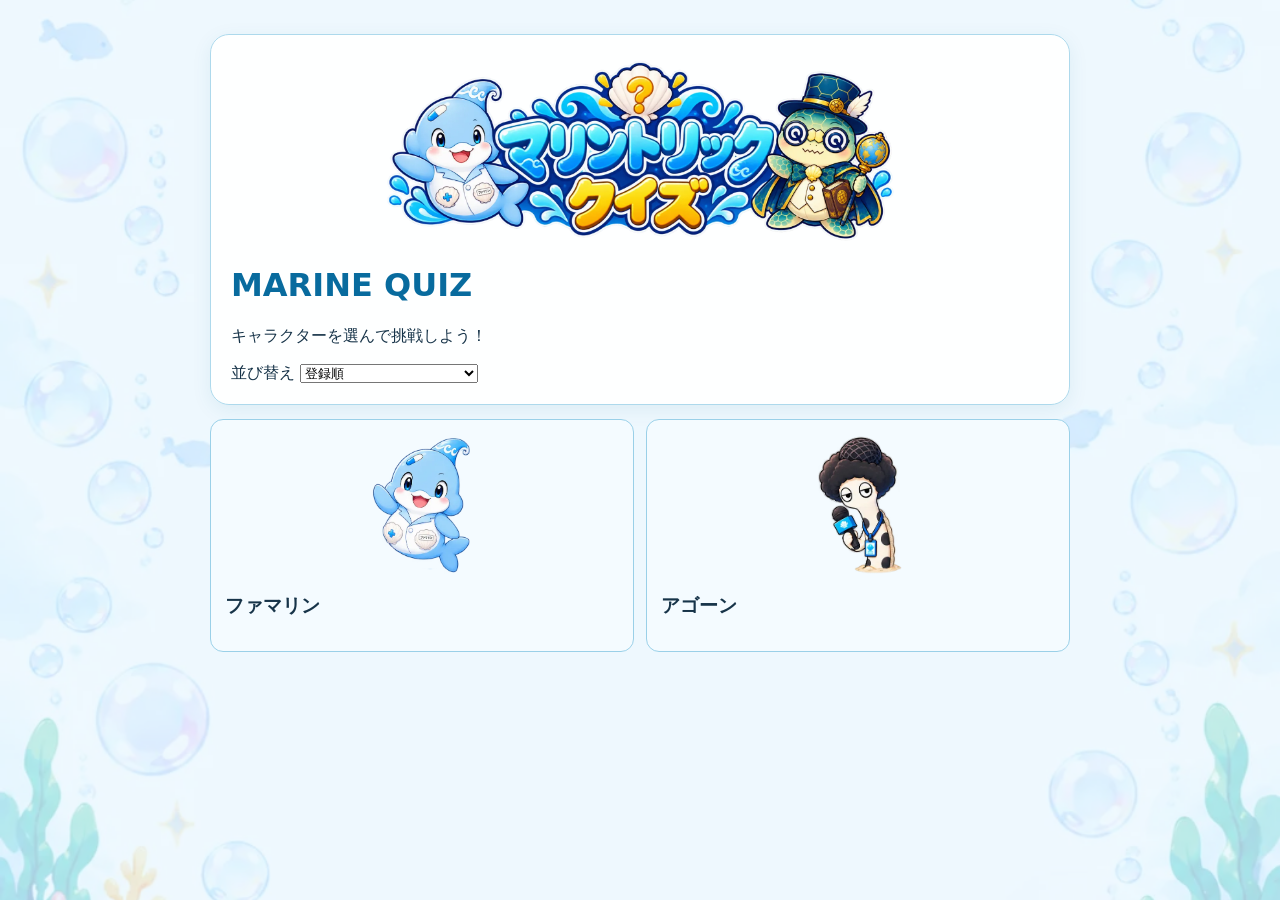
==== commit e121b336: "Add files via upload" ====
--- a/index.html
+++ b/index.html
@@ -1,7 +1,7 @@
 <!doctype html><html lang="ja"><head><meta charset="utf-8"><meta name="viewport" content="width=device-width,initial-scale=1"><title>MARINE QUIZ</title><style>*{box-sizing:border-box}body{margin:0;background:linear-gradient(155deg,#dff6ff,#edfaff);color:#173449;font-family:system-ui,'Noto Sans JP',sans-serif}.wrap{max-width:900px;margin:auto;padding:20px}.card{background:#ffffffed;border:1px solid #add9ec;border-radius:19px;padding:20px;margin:14px 0;box-shadow:0 5px 20px #0b668014}button{background:#1686c9;color:white;border:0;border-radius:12px;padding:12px 16px;margin:5px;cursor:pointer;font-weight:750}.muted{color:#547589;font-size:13px}.hero{max-width:100%;max-height:340px;object-fit:contain;display:block;margin:auto}.mini{width:90px;height:90px;object-fit:contain;float:right}.tiles{display:grid;grid-template-columns:repeat(auto-fit,minmax(190px,1fr));gap:12px}.tile{border:1px solid #9ad0e8;border-radius:13px;padding:14px;cursor:pointer;background:#f4fbff}.tile img{width:100%;height:140px;object-fit:contain}.choice{display:block;width:100%;text-align:left;background:#e7f5fc;color:#123;border:1px solid #a3d6ee}.choice:disabled{opacity:.75}.good{background:#258b6a;color:white}.wrong{background:#b55d5d;color:white}.nav{display:flex;gap:8px;flex-wrap:wrap}.nav>*{flex:1}.hidden{display:none}.pill{border-radius:30px;padding:5px 10px;background:#d7f1fc}.links a{display:inline-block;margin:5px;padding:8px 12px;border-radius:10px;background:#e5f5fa;color:#0670a7;text-decoration:none}.star{color:#dca21b;font-size:28px}.point{max-width:100px;max-height:100px;float:right}.feedbackImage{display:block;max-width:min(100%,420px);max-height:320px;object-fit:contain;margin:14px auto;border-radius:12px}h1,h2{color:#086b9e}.siteLogo{display:block;max-width:min(100%,720px);max-height:190px;object-fit:contain;margin:0 auto 12px}.wrap{position:relative;z-index:1}body{background-position:center;background-size:cover;background-attachment:fixed}body:before{content:'';position:fixed;inset:0;background:#e9f7ffb8;pointer-events:none}</style></head><body><main class="wrap"><div id="root"></div></main><script src="quiz-data.js"></script><script>
 const D=window.QUIZ_DATA,root=document.getElementById('root'),SAVE='marine_quiz_scores_v2',PROGRESS='marine_quiz_progress_v2';let selected=null,course=null,qs=[],pos=0,score=0,answered=false,usedPoints=[];const E=s=>String(s??'').replace(/[&<>"']/g,c=>({'&':'&amp;','<':'&lt;','>':'&gt;','"':'&quot;',"'":'&#39;'}[c]));const path=k=>D.assets[k]||'',pic=(k,cls='hero')=>path(k)?'<img class="'+cls+'" loading="lazy" src="'+E(path(k))+'">':'';function setBackground(key){let p=path(key);if(p){document.body.style.backgroundImage='url('+JSON.stringify(p)+')';return}document.body.style.backgroundImage='';if(!D.backgroundImage&&D.themeUrl){fetch(D.themeUrl).then(r=>r.ok?r.json():null).then(t=>{if(!t||selected?.backgroundImage)return;let bg=t.backgroundImage||t.background||t.bgImage||'';if(bg&&/^(https?:|data:image\/|\.\.?\/|[\w-])/.test(bg))document.body.style.backgroundImage='url('+JSON.stringify(bg)+')'}).catch(()=>{})}}function logo(){return pic(D.logoImage,'siteLogo')}function scores(){try{return JSON.parse(localStorage.getItem(SAVE)||'{}')}catch{return{}}}function putScores(x){localStorage.setItem(SAVE,JSON.stringify(x))}function menu(){selected=null;course=null;setBackground(D.backgroundImage);let s=scores();root.innerHTML='<div class="card">'+logo()+'<h1>'+E(D.title)+'</h1><p>キャラクターを選んで挑戦しよう！</p><label>並び替え <select id="sort"><option value="registered">登録順</option><option value="nameAsc">名前順 ↑</option><option value="nameDesc">名前順 ↓</option><option value="reached">到達順（プレイ済み優先）</option></select></label></div><div id="tiles" class="tiles"></div>';let sort=document.getElementById('sort');sort.value=localStorage.getItem('marine_quiz_sort')||'registered';function tiles(){let a=[...D.characters];if(sort.value==='nameAsc')a.sort((x,y)=>x.name.localeCompare(y.name,'ja'));if(sort.value==='nameDesc')a.sort((x,y)=>y.name.localeCompare(x.name,'ja'));if(sort.value==='reached')a.sort((x,y)=>Math.max(...y.courses.map(c=>s[c.id]?.last||0),0)-Math.max(...x.courses.map(c=>s[c.id]?.last||0),0));document.getElementById('tiles').innerHTML=a.map(c=>'<div class="tile" data-char="'+E(c.id)+'">'+pic(c.topImage,'hero')+'<h3>'+E(c.name)+'</h3><small>'+E(c.intro)+'</small></div>').join('');document.querySelectorAll('[data-char]').forEach(b=>b.onclick=()=>selectChar(b.dataset.char))}sort.onchange=()=>{localStorage.setItem('marine_quiz_sort',sort.value);tiles()};tiles()}
-function selectChar(id){selected=D.characters.find(c=>c.id===id);if(!selected)return;setBackground(selected.backgroundImage||D.backgroundImage);let s=scores();root.innerHTML='<div class="card"><button id="back">← キャラクター一覧</button><h1>'+E(selected.name)+'</h1>'+pic(selected.topImage)+'<p>'+E(selected.intro)+'</p></div><div class="tiles">'+selected.courses.map(c=>'<div class="tile" data-course="'+E(c.id)+'">'+pic(c.selectImage,'hero')+'<h3>'+E(c.title)+'</h3><p>'+E(c.scene||c.intro)+'</p><p class="muted">最高記録 '+(s[c.id]?.best===undefined?'未挑戦':s[c.id].best+'問正解')+'</p></div>').join('')+'</div>';document.getElementById('back').onclick=menu;document.querySelectorAll('[data-course]').forEach(b=>b.onclick=()=>selectCourse(b.dataset.course))}
-function selectCourse(id){course=selected.courses.find(c=>c.id===id);if(!course)return;setBackground(selected.backgroundImage||D.backgroundImage);root.innerHTML='<div class="card"><button id="back">← コース選択</button><h1>'+E(course.title)+'</h1>'+pic(course.selectImage)+'<p>'+E(course.scene||course.intro)+'</p><p>'+course.questions.length+'問登録</p><button id="start">挑戦する</button></div>';document.getElementById('back').onclick=()=>selectChar(selected.id);document.getElementById('start').onclick=start}
+function selectChar(id){selected=D.characters.find(c=>c.id===id);if(!selected)return;setBackground(selected.backgroundImage||D.backgroundImage);let s=scores();root.innerHTML='<div class="card"><button id="back">← キャラクター一覧</button><h1>'+E(selected.name)+'</h1>'+pic(selected.topImage)+'<p>'+E(selected.intro)+'</p></div><div class="tiles">'+selected.courses.map(c=>'<div class="tile" data-course="'+E(c.id)+'">'+pic(c.selectImage,'hero')+'<h3>'+E(c.title)+'</h3><p>'+(c.scene?'<b>シチュエーション</b><br>'+E(c.scene):'')+(c.intro?(c.scene?'<br>':'')+'<b>導入セリフ</b><br>'+E(c.intro):'')+'</p><p class="muted">最高記録 '+(s[c.id]?.best===undefined?'未挑戦':s[c.id].best+'問正解')+'</p></div>').join('')+'</div>';document.getElementById('back').onclick=menu;document.querySelectorAll('[data-course]').forEach(b=>b.onclick=()=>selectCourse(b.dataset.course))}
+function selectCourse(id){course=selected.courses.find(c=>c.id===id);if(!course)return;setBackground(selected.backgroundImage||D.backgroundImage);root.innerHTML='<div class="card"><button id="back">← コース選択</button><h1>'+E(course.title)+'</h1>'+pic(course.selectImage)+'<p>'+(course.scene?'<b>シチュエーション</b><br>'+E(course.scene):'')+(course.intro?(course.scene?'<br>':'')+'<b>導入セリフ</b><br>'+E(course.intro):'')+'</p><p>'+course.questions.length+'問登録</p><button id="start">挑戦する</button></div>';document.getElementById('back').onclick=()=>selectChar(selected.id);document.getElementById('start').onclick=start}
 function start(){qs=course.questions.slice(0,Math.min(D.count||5,course.questions.length));if(!qs.length){alert('問題がありません');return}pos=0;score=0;usedPoints=[];showQ()}
 function pointFor(q){if(q.image)return q.image;if(!course.pointImages.length)return '';let a=course.pointImages.filter(Boolean),n=a.filter(k=>!usedPoints.includes(k));if(!n.length){usedPoints=[];n=a}let key=n[Math.floor(Math.random()*n.length)];usedPoints.push(key);return key}
 function showQ(){if(pos>=qs.length){result();return}let q=qs[pos],im=pointFor(q);root.innerHTML='<div class="card"><div class="muted">'+E(selected.name)+' / '+E(course.title)+'　Q'+(pos+1)+' / '+qs.length+'　正解 '+score+'</div>'+pic(im,'point')+'<h2>'+E(q.question)+'</h2>'+q.options.map((o,i)=>'<button class="choice" data-answer="'+i+'">'+E(o)+'</button>').join('')+'<div id="feedback"></div></div>';document.querySelectorAll('[data-answer]').forEach(b=>b.onclick=()=>answer(+b.dataset.answer,q))}
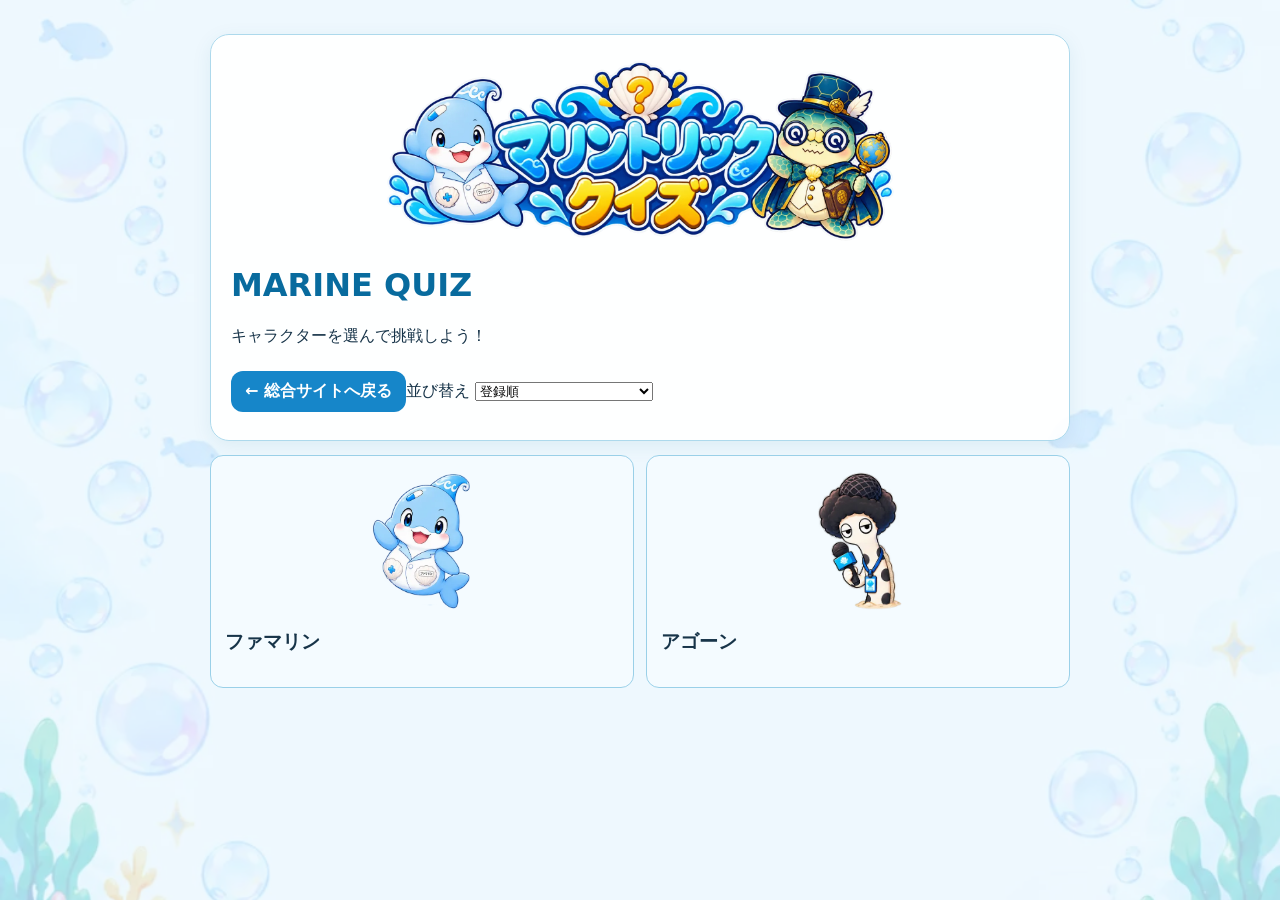
==== commit 7ebd95a5: "Add files via upload" ====
--- a/index.html
+++ b/index.html
@@ -1,5 +1,5 @@
-<!doctype html><html lang="ja"><head><meta charset="utf-8"><meta name="viewport" content="width=device-width,initial-scale=1"><title>MARINE QUIZ</title><style>*{box-sizing:border-box}body{margin:0;background:linear-gradient(155deg,#dff6ff,#edfaff);color:#173449;font-family:system-ui,'Noto Sans JP',sans-serif}.wrap{max-width:900px;margin:auto;padding:20px}.card{background:#ffffffed;border:1px solid #add9ec;border-radius:19px;padding:20px;margin:14px 0;box-shadow:0 5px 20px #0b668014}button{background:#1686c9;color:white;border:0;border-radius:12px;padding:12px 16px;margin:5px;cursor:pointer;font-weight:750}.muted{color:#547589;font-size:13px}.hero{max-width:100%;max-height:340px;object-fit:contain;display:block;margin:auto}.mini{width:90px;height:90px;object-fit:contain;float:right}.tiles{display:grid;grid-template-columns:repeat(auto-fit,minmax(190px,1fr));gap:12px}.tile{border:1px solid #9ad0e8;border-radius:13px;padding:14px;cursor:pointer;background:#f4fbff}.tile img{width:100%;height:140px;object-fit:contain}.choice{display:block;width:100%;text-align:left;background:#e7f5fc;color:#123;border:1px solid #a3d6ee}.choice:disabled{opacity:.75}.good{background:#258b6a;color:white}.wrong{background:#b55d5d;color:white}.nav{display:flex;gap:8px;flex-wrap:wrap}.nav>*{flex:1}.hidden{display:none}.pill{border-radius:30px;padding:5px 10px;background:#d7f1fc}.links a{display:inline-block;margin:5px;padding:8px 12px;border-radius:10px;background:#e5f5fa;color:#0670a7;text-decoration:none}.star{color:#dca21b;font-size:28px}.point{max-width:100px;max-height:100px;float:right}.feedbackImage{display:block;max-width:min(100%,420px);max-height:320px;object-fit:contain;margin:14px auto;border-radius:12px}h1,h2{color:#086b9e}.siteLogo{display:block;max-width:min(100%,720px);max-height:190px;object-fit:contain;margin:0 auto 12px}.wrap{position:relative;z-index:1}body{background-position:center;background-size:cover;background-attachment:fixed}body:before{content:'';position:fixed;inset:0;background:#e9f7ffb8;pointer-events:none}</style></head><body><main class="wrap"><div id="root"></div></main><script src="quiz-data.js"></script><script>
-const D=window.QUIZ_DATA,root=document.getElementById('root'),SAVE='marine_quiz_scores_v2',PROGRESS='marine_quiz_progress_v2';let selected=null,course=null,qs=[],pos=0,score=0,answered=false,usedPoints=[];const E=s=>String(s??'').replace(/[&<>"']/g,c=>({'&':'&amp;','<':'&lt;','>':'&gt;','"':'&quot;',"'":'&#39;'}[c]));const path=k=>D.assets[k]||'',pic=(k,cls='hero')=>path(k)?'<img class="'+cls+'" loading="lazy" src="'+E(path(k))+'">':'';function setBackground(key){let p=path(key);if(p){document.body.style.backgroundImage='url('+JSON.stringify(p)+')';return}document.body.style.backgroundImage='';if(!D.backgroundImage&&D.themeUrl){fetch(D.themeUrl).then(r=>r.ok?r.json():null).then(t=>{if(!t||selected?.backgroundImage)return;let bg=t.backgroundImage||t.background||t.bgImage||'';if(bg&&/^(https?:|data:image\/|\.\.?\/|[\w-])/.test(bg))document.body.style.backgroundImage='url('+JSON.stringify(bg)+')'}).catch(()=>{})}}function logo(){return pic(D.logoImage,'siteLogo')}function scores(){try{return JSON.parse(localStorage.getItem(SAVE)||'{}')}catch{return{}}}function putScores(x){localStorage.setItem(SAVE,JSON.stringify(x))}function menu(){selected=null;course=null;setBackground(D.backgroundImage);let s=scores();root.innerHTML='<div class="card">'+logo()+'<h1>'+E(D.title)+'</h1><p>キャラクターを選んで挑戦しよう！</p><label>並び替え <select id="sort"><option value="registered">登録順</option><option value="nameAsc">名前順 ↑</option><option value="nameDesc">名前順 ↓</option><option value="reached">到達順（プレイ済み優先）</option></select></label></div><div id="tiles" class="tiles"></div>';let sort=document.getElementById('sort');sort.value=localStorage.getItem('marine_quiz_sort')||'registered';function tiles(){let a=[...D.characters];if(sort.value==='nameAsc')a.sort((x,y)=>x.name.localeCompare(y.name,'ja'));if(sort.value==='nameDesc')a.sort((x,y)=>y.name.localeCompare(x.name,'ja'));if(sort.value==='reached')a.sort((x,y)=>Math.max(...y.courses.map(c=>s[c.id]?.last||0),0)-Math.max(...x.courses.map(c=>s[c.id]?.last||0),0));document.getElementById('tiles').innerHTML=a.map(c=>'<div class="tile" data-char="'+E(c.id)+'">'+pic(c.topImage,'hero')+'<h3>'+E(c.name)+'</h3><small>'+E(c.intro)+'</small></div>').join('');document.querySelectorAll('[data-char]').forEach(b=>b.onclick=()=>selectChar(b.dataset.char))}sort.onchange=()=>{localStorage.setItem('marine_quiz_sort',sort.value);tiles()};tiles()}
+<!doctype html><html lang="ja"><head><meta charset="utf-8"><meta name="viewport" content="width=device-width,initial-scale=1"><title>MARINE QUIZ</title><style>*{box-sizing:border-box}body{margin:0;background:linear-gradient(155deg,#dff6ff,#edfaff);color:#173449;font-family:system-ui,'Noto Sans JP',sans-serif}.wrap{max-width:900px;margin:auto;padding:20px}.card{background:#ffffffed;border:1px solid #add9ec;border-radius:19px;padding:20px;margin:14px 0;box-shadow:0 5px 20px #0b668014}button{background:#1686c9;color:white;border:0;border-radius:12px;padding:12px 16px;margin:5px;cursor:pointer;font-weight:750}.muted{color:#547589;font-size:13px}.hero{max-width:100%;max-height:340px;object-fit:contain;display:block;margin:auto}.mini{width:90px;height:90px;object-fit:contain;float:right}.tiles{display:grid;grid-template-columns:repeat(auto-fit,minmax(190px,1fr));gap:12px}.tile{border:1px solid #9ad0e8;border-radius:13px;padding:14px;cursor:pointer;background:#f4fbff}.tile img{width:100%;height:140px;object-fit:contain}.choice{display:block;width:100%;text-align:left;background:#e7f5fc;color:#123;border:1px solid #a3d6ee}.choice:disabled{opacity:.75}.good{background:#258b6a;color:white}.wrong{background:#b55d5d;color:white}.nav{display:flex;gap:8px;flex-wrap:wrap}.nav>*{flex:1}.hidden{display:none}.pill{border-radius:30px;padding:5px 10px;background:#d7f1fc}.links a{display:inline-block;margin:5px;padding:8px 12px;border-radius:10px;background:#e5f5fa;color:#0670a7;text-decoration:none}.portal-link{display:inline-block;background:#1686c9;color:white;text-decoration:none;border-radius:12px;padding:10px 14px;margin:8px 0;font-weight:750}.star{color:#dca21b;font-size:28px}.point{max-width:100px;max-height:100px;float:right}.feedbackImage{display:block;max-width:min(100%,420px);max-height:320px;object-fit:contain;margin:14px auto;border-radius:12px}h1,h2{color:#086b9e}.siteLogo{display:block;max-width:min(100%,720px);max-height:190px;object-fit:contain;margin:0 auto 12px}.wrap{position:relative;z-index:1}body{background-position:center;background-size:cover;background-attachment:fixed}body:before{content:'';position:fixed;inset:0;background:#e9f7ffb8;pointer-events:none}</style></head><body><main class="wrap"><div id="root"></div></main><script src="quiz-data.js"></script><script>
+const D=window.QUIZ_DATA,root=document.getElementById('root'),SAVE='marine_quiz_scores_v2',PROGRESS='marine_quiz_progress_v2';let selected=null,course=null,qs=[],pos=0,score=0,answered=false,usedPoints=[];const E=s=>String(s??'').replace(/[&<>"']/g,c=>({'&':'&amp;','<':'&lt;','>':'&gt;','"':'&quot;',"'":'&#39;'}[c]));const path=k=>D.assets[k]||'',pic=(k,cls='hero')=>path(k)?'<img class="'+cls+'" loading="lazy" src="'+E(path(k))+'">':'';function setBackground(key){let p=path(key);if(p){document.body.style.backgroundImage='url('+JSON.stringify(p)+')';return}document.body.style.backgroundImage='';if(!D.backgroundImage&&D.themeUrl){fetch(D.themeUrl).then(r=>r.ok?r.json():null).then(t=>{if(!t||selected?.backgroundImage)return;let bg=t.backgroundImage||t.background||t.bgImage||'';if(bg&&/^(https?:|data:image\/|\.\.?\/|[\w-])/.test(bg))document.body.style.backgroundImage='url('+JSON.stringify(bg)+')'}).catch(()=>{})}}function logo(){return pic(D.logoImage,'siteLogo')}function scores(){try{return JSON.parse(localStorage.getItem(SAVE)||'{}')}catch{return{}}}function putScores(x){localStorage.setItem(SAVE,JSON.stringify(x))}function menu(){selected=null;course=null;setBackground(D.backgroundImage);let s=scores();root.innerHTML='<div class="card">'+logo()+'<h1>'+E(D.title)+'</h1><p>キャラクターを選んで挑戦しよう！</p>'+((D.portalUrl&&/^https?:\/\//i.test(D.portalUrl))?'<a class="portal-link" href="'+E(D.portalUrl)+'">← 総合サイトへ戻る</a>':'')+'<label>並び替え <select id="sort"><option value="registered">登録順</option><option value="nameAsc">名前順 ↑</option><option value="nameDesc">名前順 ↓</option><option value="reached">到達順（プレイ済み優先）</option></select></label></div><div id="tiles" class="tiles"></div>';let sort=document.getElementById('sort');sort.value=localStorage.getItem('marine_quiz_sort')||'registered';function tiles(){let a=[...D.characters];if(sort.value==='nameAsc')a.sort((x,y)=>x.name.localeCompare(y.name,'ja'));if(sort.value==='nameDesc')a.sort((x,y)=>y.name.localeCompare(x.name,'ja'));if(sort.value==='reached')a.sort((x,y)=>Math.max(...y.courses.map(c=>s[c.id]?.last||0),0)-Math.max(...x.courses.map(c=>s[c.id]?.last||0),0));document.getElementById('tiles').innerHTML=a.map(c=>'<div class="tile" data-char="'+E(c.id)+'">'+pic(c.topImage,'hero')+'<h3>'+E(c.name)+'</h3><small>'+E(c.intro)+'</small></div>').join('');document.querySelectorAll('[data-char]').forEach(b=>b.onclick=()=>selectChar(b.dataset.char))}sort.onchange=()=>{localStorage.setItem('marine_quiz_sort',sort.value);tiles()};tiles()}
 function selectChar(id){selected=D.characters.find(c=>c.id===id);if(!selected)return;setBackground(selected.backgroundImage||D.backgroundImage);let s=scores();root.innerHTML='<div class="card"><button id="back">← キャラクター一覧</button><h1>'+E(selected.name)+'</h1>'+pic(selected.topImage)+'<p>'+E(selected.intro)+'</p></div><div class="tiles">'+selected.courses.map(c=>'<div class="tile" data-course="'+E(c.id)+'">'+pic(c.selectImage,'hero')+'<h3>'+E(c.title)+'</h3><p>'+(c.scene?'<b>シチュエーション</b><br>'+E(c.scene):'')+(c.intro?(c.scene?'<br>':'')+'<b>導入セリフ</b><br>'+E(c.intro):'')+'</p><p class="muted">最高記録 '+(s[c.id]?.best===undefined?'未挑戦':s[c.id].best+'問正解')+'</p></div>').join('')+'</div>';document.getElementById('back').onclick=menu;document.querySelectorAll('[data-course]').forEach(b=>b.onclick=()=>selectCourse(b.dataset.course))}
 function selectCourse(id){course=selected.courses.find(c=>c.id===id);if(!course)return;setBackground(selected.backgroundImage||D.backgroundImage);root.innerHTML='<div class="card"><button id="back">← コース選択</button><h1>'+E(course.title)+'</h1>'+pic(course.selectImage)+'<p>'+(course.scene?'<b>シチュエーション</b><br>'+E(course.scene):'')+(course.intro?(course.scene?'<br>':'')+'<b>導入セリフ</b><br>'+E(course.intro):'')+'</p><p>'+course.questions.length+'問登録</p><button id="start">挑戦する</button></div>';document.getElementById('back').onclick=()=>selectChar(selected.id);document.getElementById('start').onclick=start}
 function start(){qs=course.questions.slice(0,Math.min(D.count||5,course.questions.length));if(!qs.length){alert('問題がありません');return}pos=0;score=0;usedPoints=[];showQ()}
